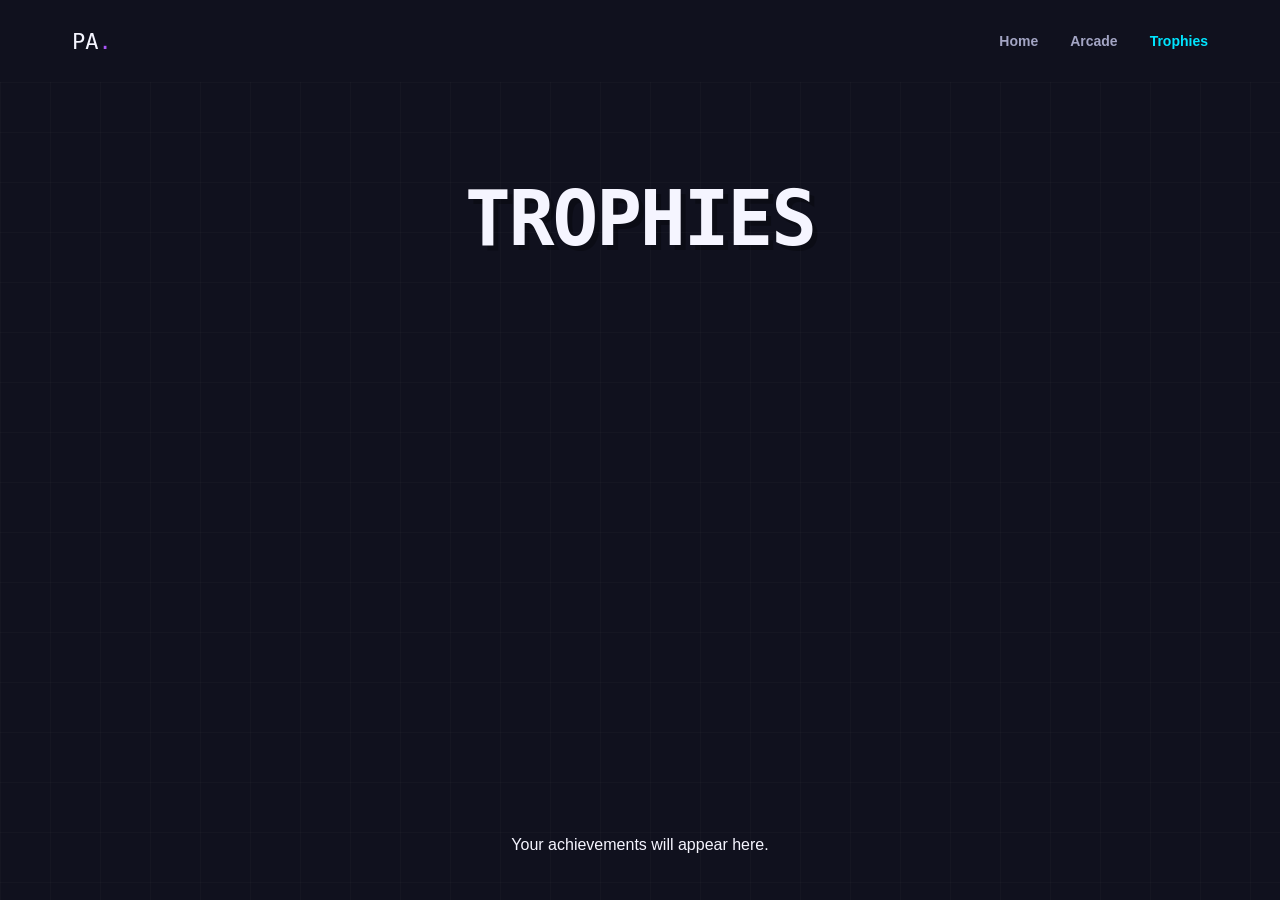
==== trophies.html @ 5b088472 "Made arcade and trophies page." ====
<!DOCTYPE html>
<html lang="en">
    <head>
        <meta charset="UTF-8">
        <meta name="viewport" content="width=device-width, initial-scale=1.0">
        <title>Pocket Arcade - Trophies</title>
        <link rel="stylesheet" href="css/style.css">
    </head>
    <body>
        <header class="site-header">
            <a href="index.html" class="brand">PA<span>.</span></a>
            <nav aria-label="Main navigation">
                <a href="index.html">Home</a>
                <a href="arcade.html">Arcade</a>
                <a href="trophies.html" class="active">Trophies</a>
            </nav>
        </header>

        <main class="welcome">
            <h1>TROPHIES</h1>
            <p>Your achievements will appear here.</p>
        </main>
    </body>
</html>
---- css/style.css ----
:root {
    --background: #10111e;
    --surface: #1B1D31;
    --purple: #A855F7;
    --cyan: #00E5FF;
    --yellow: #FFCF58;
    --text: #F5F5FF;
    --muted: #A3A5C4;
}

* {
    box-sizing: border-box;
}

html {
    scroll-behavior: smooth;
}

body {
    margin: 0;
    min-height: 100vh;
    background: var(--background);
    color: var(--text);
    font-family: "Space Grotesk", sans-serif;
}

a {
    color: inherit;
    text-decoration: none;
}

.site-header {
    height: 82px;
    max-width: 1200px;
    margin: auto;
    padding: 0 32px;
    display: flex;
    align-items: center;
    justify-content: space-between;
}

.brand {
    font-family: "Press Start 2P", monospace;
    font-size: 22px;
    color: var(--text);
}

.brand span {
    color: var(--purple);
}

nav {
    display: flex;
    align-items: center;
    gap: 32px;
}

nav a {
    color: var(--muted);
    font-size: 14px;
    font-weight: 600;
    transition: color 0.2s;
}

nav a:hover,
nav a.active {
    color: var(--cyan);
}

.welcome {
    min-height: calc(100vh - 82px);
    display: flex;
    flex-direction: column;
    justify-content: space-between;
    align-items: center;
    padding: 80px 24px 30px;
    text-align: center;
    position: relative;
    overflow: hidden;
}

.welcome::before {
    content: "";
    position: absolute;
    inset: 0;
    background-image:
      linear-gradient(#FFFFFF05 1px, transparent 1px),
      linear-gradient(90deg, #FFFFFF05 1px, transparent 1px);
    background-size: 50px 50px;
    pointer-events: none;
}

.welcome-content {
    position: relative;
    z-index: 1;
    display: flex;
    flex-direction: column;
    align-items: center;
}

.status {
    display: flex;
    align-items: center;
    gap: 10px;
    font-size: 11px;
    letter-spacing: 3px;
    color: var(--muted);
}

.status-dot {
    width: 8px;
    height: 8px;
    background: #4ADE80;
    border-radius: 50%;
    box-shadow: 0 0 12px #4ADE8080;
}

.arcade-icon {
    font-size: 76px;
    margin: 45px 0 25px;
    animation: float 3s ease-in-out infinite;
}

h1 {
    font-family: "Press Start 2P", monospace;
    font-size: clamp(32px, 6vw, 76px);
    line-height: 1.5;
    margin: 0;
    letter-spacing: -2px;
    text-shadow: 5px 5px 0 #00000045;
}

h1 span {
    color: var(--purple);
}

.tagline {
    color: var(--muted);
    font-size: 17px;
    line-height: 1.8;
    margin: 30px 0 38px;
}

.start-button {
    display: inline-flex;
    align-items: center;
    justify-content: center;
    gap: 15px;
    padding: 20px 32px;
    background: var(--purple);
    color: white;
    font-family: "Press Start 2P", monospace;
    font-size: 12px;
    border: 2px solid #C084FC;
    box-shadow: 6px 6px 0 #60299A;
    transition: transform 0.15s, box-shadow 0.15s;
}

.start-button:hover {
    transform: translate(3px, 3px);
    box-shadow: 3px 3px 0 #60299A;
}

.insert-coin {
    margin-top: 30px;
    color: var(--yellow);
    font-family: "Press Start 2P", monospace;
    font-size: 9px;
    animation: blink 1.5s infinite;
}

.welcome-footer {
    position: relative;
    z-index: 1;
    display: flex;
    justify-content: space-between;
    width: 100%;
    max-width: 1100px;
    margin-top: 60px;
    color: #73758E;
    font-size: 11px;
    letter-spacing: 2px;
}

@keyframes float {
    0%, 100% { transform: translateY(0); }
    50% { transform: translateY(-12px); }
}

@keyframes blink {
    0%, 49% { opacity: 1; }
    50%, 100% { opacity: 0.35; }
}

@media (max-width: 600px) {
    .site-header {
        padding: 0 18px;
    }

    .brand {
        font-size: 16px;
    }

    nav {
        gap: 15px;
    }

    nav a {
        font-size: 12px;
    }

    .welcome {
        padding-top: 65px;
    }

    .tagline {
        font-size: 14px;
    }

    .start-button {
        font-size: 10px;
        padding: 18px 20px;
    }

    .welcome-footer {
        font-size: 8px;
        gap: 15px;
        flex-wrap: wrap;
        justify-content: center;
    }
}

@media (prefers-reduced-motion: reduce) {
    *,
    *::before,
    *::after {
        animation: none !important;
        transition: none !important;
    }
}
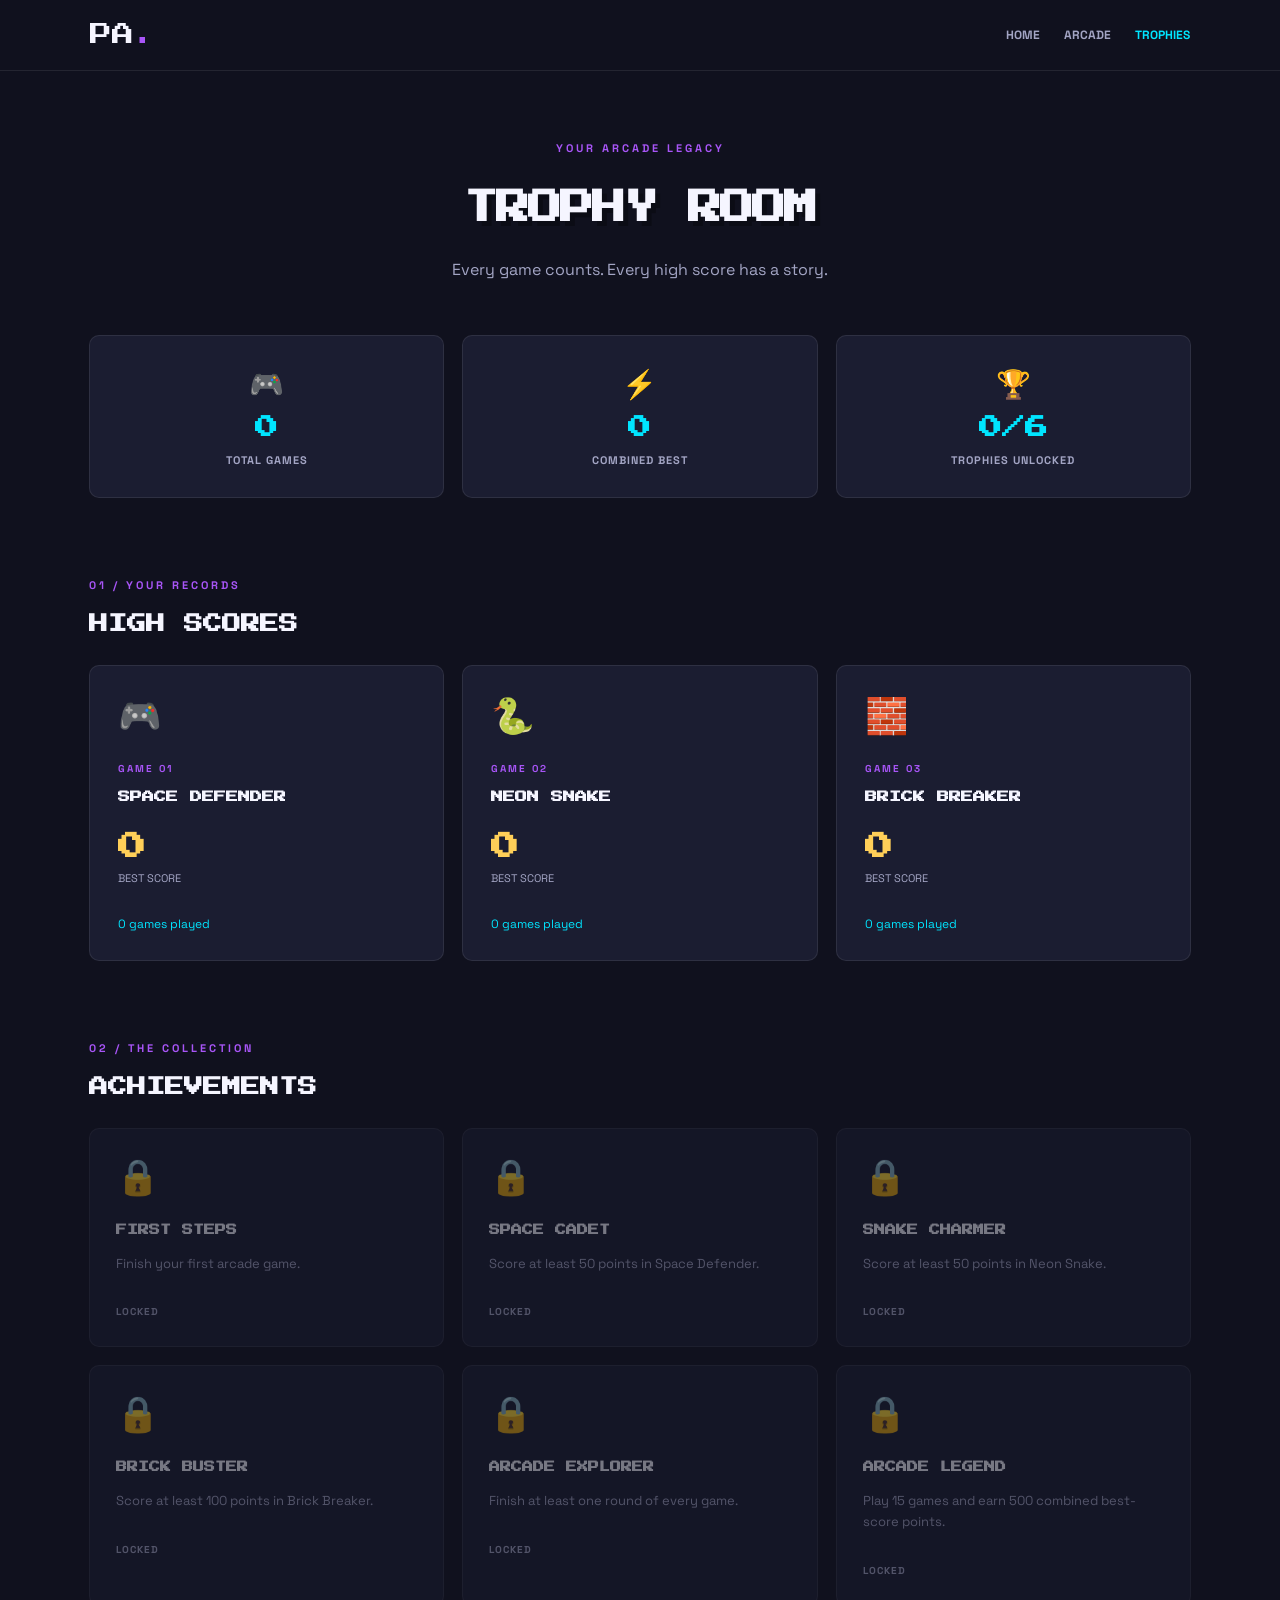
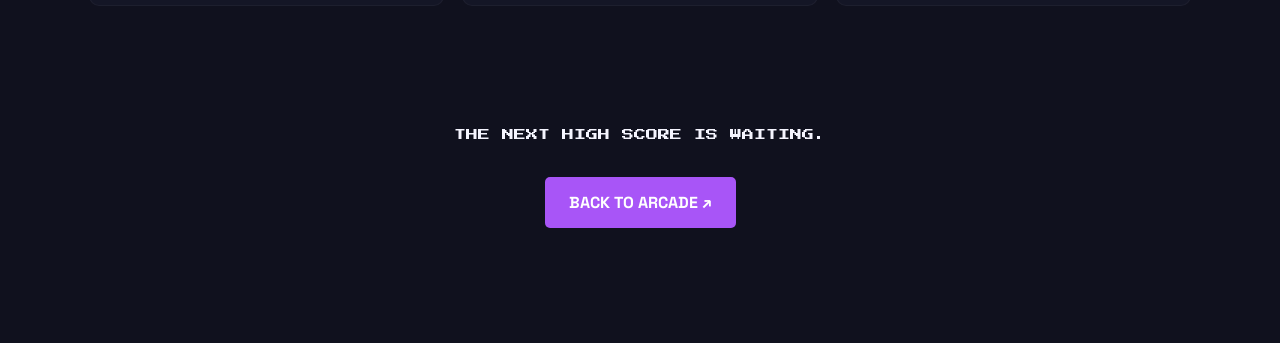
==== commit ca7f0c18: "Finished building!" ====
--- a/trophies.html
+++ b/trophies.html
@@ -1,24 +1,106 @@
 <!DOCTYPE html>
 <html lang="en">
-    <head>
-        <meta charset="UTF-8">
-        <meta name="viewport" content="width=device-width, initial-scale=1.0">
-        <title>Pocket Arcade - Trophies</title>
-        <link rel="stylesheet" href="css/style.css">
-    </head>
-    <body>
-        <header class="site-header">
-            <a href="index.html" class="brand">PA<span>.</span></a>
-            <nav aria-label="Main navigation">
-                <a href="index.html">Home</a>
-                <a href="arcade.html">Arcade</a>
-                <a href="trophies.html" class="active">Trophies</a>
-            </nav>
-        </header>
+<head>
+  <meta charset="UTF-8">
+  <meta name="viewport" content="width=device-width, initial-scale=1.0">
+  <title>Trophy Room | Pocket Arcade</title>
 
-        <main class="welcome">
-            <h1>TROPHIES</h1>
-            <p>Your achievements will appear here.</p>
-        </main>
-    </body>
+  <link rel="preconnect" href="https://fonts.googleapis.com">
+  <link rel="preconnect" href="https://fonts.gstatic.com" crossorigin>
+  <link href="https://fonts.googleapis.com/css2?family=Press+Start+2P&family=Space+Grotesk:wght@400;500;600;700&display=swap" rel="stylesheet">
+
+  <link rel="stylesheet" href="css/style.css">
+</head>
+
+<body>
+  <header class="trophy-header">
+    <a href="index.html" class="brand">PA<span>.</span></a>
+
+    <nav class="trophy-nav">
+      <a href="index.html">HOME</a>
+      <a href="arcade.html">ARCADE</a>
+      <a href="trophies.html" class="active">TROPHIES</a>
+    </nav>
+  </header>
+
+  <main class="trophy-main">
+    <section class="trophy-hero">
+      <span class="trophy-eyebrow">YOUR ARCADE LEGACY</span>
+      <h1>TROPHY ROOM</h1>
+      <p>Every game counts. Every high score has a story.</p>
+    </section>
+
+    <section class="trophy-stats">
+      <div class="trophy-stat">
+        <span class="stat-icon">🎮</span>
+        <strong id="total-plays">0</strong>
+        <span>TOTAL GAMES</span>
+      </div>
+
+      <div class="trophy-stat">
+        <span class="stat-icon">⚡</span>
+        <strong id="total-score">0</strong>
+        <span>COMBINED BEST</span>
+      </div>
+
+      <div class="trophy-stat">
+        <span class="stat-icon">🏆</span>
+        <strong id="total-trophies">0/6</strong>
+        <span>TROPHIES UNLOCKED</span>
+      </div>
+    </section>
+
+    <section class="trophy-section">
+      <div class="trophy-section-heading">
+        <span>01 / YOUR RECORDS</span>
+        <h2>HIGH SCORES</h2>
+      </div>
+
+      <div class="records-grid">
+        <article class="record-card">
+          <span class="record-emoji">🎮</span>
+          <span class="record-label">GAME 01</span>
+          <h3>SPACE DEFENDER</h3>
+          <strong id="record-space">0</strong>
+          <p>BEST SCORE</p>
+          <span id="plays-space" class="record-plays">0 games played</span>
+        </article>
+
+        <article class="record-card">
+          <span class="record-emoji">🐍</span>
+          <span class="record-label">GAME 02</span>
+          <h3>NEON SNAKE</h3>
+          <strong id="record-snake">0</strong>
+          <p>BEST SCORE</p>
+          <span id="plays-snake" class="record-plays">0 games played</span>
+        </article>
+
+        <article class="record-card">
+          <span class="record-emoji">🧱</span>
+          <span class="record-label">GAME 03</span>
+          <h3>BRICK BREAKER</h3>
+          <strong id="record-brick">0</strong>
+          <p>BEST SCORE</p>
+          <span id="plays-brick" class="record-plays">0 games played</span>
+        </article>
+      </div>
+    </section>
+
+    <section class="trophy-section">
+      <div class="trophy-section-heading">
+        <span>02 / THE COLLECTION</span>
+        <h2>ACHIEVEMENTS</h2>
+      </div>
+
+      <div class="achievements-grid" id="achievements-grid"></div>
+    </section>
+
+    <div class="trophy-footer">
+      <p>THE NEXT HIGH SCORE IS WAITING.</p>
+      <a href="arcade.html" class="trophy-play">BACK TO ARCADE ↗</a>
+    </div>
+  </main>
+
+  <script src="js/trophies.js"></script>
+</body>
 </html>
--- a/css/style.css
+++ b/css/style.css
@@ -182,6 +182,665 @@
     letter-spacing: 2px;
 }
 
+.arcade-page {
+    max-width: 1200px;
+    min-height: calc(100vh - 82px);
+    margin: 0 auto;
+    padding: 65px 32px 30px;
+}
+
+.arcade-intro {
+    text-align: center;
+    display: flex;
+    flex-direction: column;
+    align-items: center;
+}
+
+.arcade-intro h1 {
+    margin-top: 35px;
+    font-size: clamp(28px, 5vw, 52px);
+    line-height: 1.7;
+}
+
+.arcade-intro h1 span {
+    color: var(--cyan);
+    text-shadow: 0 0 30px #00E5FF35;
+}
+
+.arcade-subtitle {
+    max-width: 430px;
+    color: var(--muted);
+    font-size: 16px;
+    line-height: 1.8;
+    margin: 20px 0 35px;
+}
+
+.arcade-stats {
+    display: flex;
+    align-items: center;
+    justify-content: center;
+    gap: 35px;
+    margin-bottom: 75px;
+}
+
+.arcade-stats div:not(.stat-divider) {
+    display: flex;
+    flex-direction: column;
+    gap: 10px;
+}
+
+.stat-number {
+    color: var(--yellow);
+    font-family: "Press Start 2P", monospace;
+    font-size: 19px;
+}
+
+.stat-label {
+    color: var(--muted);
+    font-size: 9px;
+    letter-spacing: 1px;
+}
+
+.stat-divider {
+    width: 1px;
+    height: 38px;
+    background: #FFFFFF20;
+}
+
+.games-section {
+    margin-bottom: 65px;
+}
+
+.section-heading {
+    display: flex;
+    justify-content: space-between;
+    align-items: center;
+    gap: 16px;
+    margin-bottom: 25px;
+}
+
+.section-heading h2 {
+    font-family: "Press Start 2P", monospace;
+    font-size: 14px;
+}
+
+.section-heading > span {
+    color: var(--muted);
+    font-size: 10px;
+    letter-spacing: 1px;
+}
+
+.game-grid {
+    display: grid;
+    grid-template-columns: repeat(3, minmax(0, 1fr));
+    gap: 22px;
+}
+
+.game-card {
+    min-width: 0;
+    overflow: hidden;
+    background: var(--surface);
+    border: 1px solid #FFFFFF12;
+    border-radius: 10px;
+    transition: transform 0.25s, border-color 0.25s;
+}
+
+.game-card:hover {
+    transform: translateY(-7px);
+    border-color: #A855F780;
+}
+
+.game-art {
+    height: 220px;
+    position: relative;
+    display: flex;
+    justify-content: center;
+    align-items: center;
+    overflow: hidden;
+}
+
+.game-art::before {
+    content: "";
+    position: absolute;
+    inset: 0;
+    background-image:
+        linear-gradient(#FFFFFF0B 1px, transparent 1px),
+        linear-gradient(90deg, #FFFFFF0B 1px, transparent 1px);
+    background-size: 22px 22px;
+}
+
+.space-art {
+    background: radial-gradient(ellipse at center, #343064, #17172C 75%);
+}
+
+.snake-art {
+    background: radial-gradient(ellipse at center, #164B40, #10251F 75%);
+}
+
+.brick-art {
+    background: radial-gradient(ellipse at center, #603064, #25152E 75%);
+}
+
+.game-number {
+    position: absolute;
+    top: 16px;
+    left: 16px;
+    z-index: 1;
+    color: #FFFFFFA0;
+    font-size: 10px;
+    letter-spacing: 1px;
+}
+
+.game-emoji {
+    position: relative;
+    z-index: 1;
+    font-size: 76px;
+    filter: drop-shadow(0 0 18px #FFFFFF30);
+    transition: transform 0.3s;
+}
+
+.game-card:hover .game-emoji {
+    transform: scale(1.12) rotate(-4deg);
+}
+
+.art-caption {
+    position: absolute;
+    bottom: 17px;
+    z-index: 1;
+    font-family: "Press Start 2P", monospace;
+    font-size: 8px;
+    color: #FFFFFFC0;
+    letter-spacing: 1px;
+}
+
+.game-info {
+    padding: 22px;
+}
+
+.game-meta {
+    display: flex;
+    align-items: center;
+    justify-content: space-between;
+    gap: 8px;
+}
+
+.game-category {
+    color: var(--cyan);
+    font-size: 9px;
+    letter-spacing: 1px;
+    font-weight: 700;
+}
+
+.game-difficulty {
+    color: var(--yellow);
+    font-size: 11px;
+    letter-spacing: 2px;
+}
+
+.game-info h3 {
+    font-family: "Press Start 2P", monospace;
+    font-size: 12px;
+    line-height: 1.8;
+    margin: 20px 0 12px;
+}
+
+.game-info p {
+    color: var(--muted);
+    font-size: 13px;
+    line-height: 1.8;
+    min-height: 70px;
+    margin: 0 0 22px;
+}
+
+.game-bottom {
+    display: flex;
+    justify-content: space-between;
+    align-items: center;
+    border-top: 1px solid #FFFFFF12;
+    padding-top: 17px;
+}
+
+.game-status {
+    color: #FFCF58;
+    font-size: 9px;
+    letter-spacing: 1px;
+}
+
+.game-arrow {
+    color: var(--muted);
+    font-size: 20px;
+    transition: color 0.2s, transform 0.2s;
+}
+
+.game-card:hover .game-arrow {
+    color: var(--cyan);
+    transform: translate(3px, -3px);
+}
+
+.arcade-footer {
+    display: flex;
+    justify-content: space-between;
+    gap: 20px;
+    padding-top: 25px;
+    border-top: 1px solid #FFFFFF12;
+    color: #73758E;
+    font-size: 10px;
+    letter-spacing: 1px;
+}
+
+.play-button,
+.secondary-button,
+.close-button {
+    font-family: "Space Grotesk", sans-serif;
+    font-weight: 700;
+    cursor: pointer;
+    border: 1px solid #FFFFFF25;
+    border-radius: 5px;
+    padding: 11px 16px;
+}
+
+.play-button {
+    background: var(--purple);
+    color: white;
+}
+
+.secondary-button,
+.close-button {
+    background: #292B43;
+    color: var(--text);
+}
+
+.game-overlay[hidden] {
+    display: none !important;
+}
+
+.game-overlay {
+    position: fixed;
+    inset: 0;
+    z-index: 100;
+    overflow-y: auto;
+    display: flex;
+    align-items: center;
+    justify-content: center;
+    padding: 20px;
+    background: #080912ED;
+}
+
+.game-window {
+    width: min(100%, 520px);
+    padding: 24px;
+    background: var(--surface);
+    border: 1px solid #A855F760;
+    border-radius: 12px;
+    box-shadow: 0 0 60px #A855F725;
+}
+
+.game-window-header,
+.game-score {
+    display: flex;
+    justify-content: space-between;
+    align-items: center;
+    gap: 12px;
+}
+
+.game-window-header h2 {
+    font-family: "Press Start 2P", monospace;
+    font-size: 14px;
+    line-height: 1.8;
+}
+
+.game-score {
+    margin: 16px 0;
+    color: var(--cyan);
+    font-size: 13px;
+}
+
+#snake-canvas {
+    display: block;
+    width: 100%;
+    height: auto;
+    background: #0C1220;
+    border: 1px solid #00E5FF45;
+    border-radius: 4px;
+}
+
+.game-message {
+    min-height: 24px;
+    text-align: center;
+    color: var(--yellow);
+    font-size: 14px;
+}
+
+.game-controls {
+    display: flex;
+    justify-content: center;
+    gap: 12px;
+    flex-wrap: wrap;
+}
+
+.controls-hint {
+    text-align: center;
+    color: var(--muted);
+    font-size: 10px;
+    letter-spacing: 1px;
+    margin: 20px 0 0;
+}
+
+#space-canvas {
+  display: block;
+  width: 100%;
+  height: auto;
+  background: #080d1d;
+  border: 1px solid #a855f760;
+  border-radius: 4px;
+}
+
+#brick-canvas {
+  display: block;
+  width: 100%;
+  height: auto;
+  background: #0c1220;
+  border: 1px solid #ffcf5860;
+  border-radius: 4px;
+  touch-action: none;
+}
+
+.trophy-header {
+  display: flex;
+  justify-content: space-between;
+  align-items: center;
+  gap: 20px;
+  padding: 24px 7%;
+  border-bottom: 1px solid #ffffff15;
+}
+
+.trophy-logo {
+  font-family: "Press Start 2P", monospace;
+  font-size: 13px;
+  color: #00e5ff;
+  text-decoration: none;
+}
+
+.trophy-nav {
+  display: flex;
+  flex-wrap: wrap;
+  gap: 24px;
+}
+
+.trophy-nav a {
+  font-size: 12px;
+  font-weight: 700;
+  color: #a3a5c4;
+  text-decoration: none;
+}
+
+.trophy-nav a:hover,
+.trophy-nav a.active {
+  color: #00e5ff;
+}
+
+.trophy-main {
+  max-width: 1150px;
+  margin: auto;
+  padding: 65px 24px;
+}
+
+.trophy-hero {
+  text-align: center;
+  margin-bottom: 55px;
+}
+
+.trophy-eyebrow,
+.trophy-section-heading > span {
+  color: #a855f7;
+  font-size: 11px;
+  font-weight: 700;
+  letter-spacing: 3px;
+}
+
+.trophy-hero h1 {
+  font-family: "Press Start 2P", monospace;
+  font-size: clamp(20px, 3vw, 34px);
+  line-height: 1.6;
+  margin: 24px 0;
+  color: #f5f5ff;
+}
+
+.trophy-hero p {
+  color: #a3a5c4;
+}
+
+.trophy-stats {
+  display: grid;
+  grid-template-columns: repeat(3, 1fr);
+  gap: 18px;
+  margin-bottom: 75px;
+}
+
+.trophy-stat {
+  background: #1b1d31;
+  border: 1px solid #ffffff15;
+  border-radius: 10px;
+  padding: 30px 15px;
+  text-align: center;
+  display: flex;
+  flex-direction: column;
+  align-items: center;
+  gap: 14px;
+}
+
+.stat-icon {
+  font-size: 28px;
+}
+
+.trophy-stat strong {
+  font-family: "Press Start 2P", monospace;
+  font-size: 23px;
+  color: #00e5ff;
+}
+
+.trophy-stat > span:last-child {
+  font-size: 11px;
+  font-weight: 700;
+  color: #a3a5c4;
+  letter-spacing: 1px;
+}
+
+.trophy-section {
+  margin-bottom: 75px;
+}
+
+.trophy-section-heading {
+  margin-bottom: 25px;
+}
+
+.trophy-section-heading h2 {
+  font-family: "Press Start 2P", monospace;
+  font-size: 19px;
+  line-height: 1.6;
+  margin-top: 15px;
+}
+
+.records-grid,
+.achievements-grid {
+  display: grid;
+  grid-template-columns: repeat(3, 1fr);
+  gap: 18px;
+}
+
+.record-card {
+  background: #1b1d31;
+  border: 1px solid #ffffff15;
+  border-radius: 10px;
+  padding: 28px;
+  display: flex;
+  flex-direction: column;
+  align-items: flex-start;
+}
+
+.record-emoji {
+  font-size: 35px;
+  margin-bottom: 24px;
+}
+
+.record-label {
+  font-size: 10px;
+  color: #a855f7;
+  letter-spacing: 2px;
+  font-weight: 700;
+}
+
+.record-card h3 {
+  font-family: "Press Start 2P", monospace;
+  font-size: 12px;
+  line-height: 1.8;
+  margin: 12px 0 25px;
+}
+
+.record-card strong {
+  font-family: "Press Start 2P", monospace;
+  font-size: 28px;
+  color: #ffcf58;
+}
+
+.record-card p {
+  font-size: 11px;
+  color: #a3a5c4;
+  margin-top: 10px;
+}
+
+.record-plays {
+  margin-top: 20px;
+  font-size: 12px;
+  color: #00e5ff;
+}
+
+.achievement-card {
+  background: #1b1d31;
+  border: 1px solid #a855f750;
+  border-radius: 10px;
+  padding: 26px;
+  min-height: 190px;
+}
+
+.achievement-card.locked {
+  opacity: 0.45;
+  border-color: #ffffff15;
+}
+
+.achievement-icon {
+  font-size: 35px;
+  display: block;
+  margin-bottom: 22px;
+}
+
+.achievement-card h3 {
+  font-family: "Press Start 2P", monospace;
+  font-size: 11px;
+  line-height: 1.8;
+  margin-bottom: 12px;
+}
+
+.achievement-card p {
+  font-size: 13px;
+  color: #a3a5c4;
+  line-height: 1.6;
+}
+
+.achievement-status {
+  display: inline-block;
+  margin-top: 18px;
+  font-size: 10px;
+  font-weight: 700;
+  color: #35cba2;
+  letter-spacing: 1px;
+}
+
+.locked .achievement-status {
+  color: #a3a5c4;
+}
+
+.trophy-footer {
+  text-align: center;
+  padding: 30px 0 50px;
+}
+
+.trophy-footer p {
+  font-family: "Press Start 2P", monospace;
+  font-size: 12px;
+  line-height: 2;
+  margin-bottom: 30px;
+}
+
+.trophy-play {
+  display: inline-block;
+  background: #a855f7;
+  color: white;
+  padding: 15px 24px;
+  border-radius: 5px;
+  text-decoration: none;
+  font-weight: 700;
+}
+
+.trophy-play:hover {
+  background: #9333ea;
+}
+
+@media (max-width: 800px) {
+  .records-grid,
+  .achievements-grid {
+    grid-template-columns: repeat(2, 1fr);
+  }
+}
+
+@media (max-width: 550px) {
+  .trophy-header {
+    flex-direction: column;
+  }
+
+  .trophy-stats,
+  .records-grid,
+  .achievements-grid {
+    grid-template-columns: 1fr;
+  }
+
+  .trophy-main {
+    padding: 40px 18px;
+  }
+
+  .trophy-section-heading h2 {
+    font-size: 15px;
+  }
+}
+
+@media (max-width: 480px) {
+    .game-window {
+        padding: 15px;
+    }
+
+    .game-window-header h2 {
+        font-size: 11px;
+    }
+}
+
+@media (max-width: 900px) {
+    .game-grid {
+        grid-template-columns: repeat(2, minmax(0, 1fr));
+    }
+
+    .game-card:last-child {
+        grid-column: 1 / -1;
+    }
+
+    .game-card:last-child {
+        grid-column: 1 / -1;
+    }
+
+    .game-card:last-child .game-art {
+        height: 190px;
+    }
+}
+
 @keyframes float {
     0%, 100% { transform: translateY(0); }
     50% { transform: translateY(-12px); }
@@ -228,8 +887,59 @@
         flex-wrap: wrap;
         justify-content: center;
     }
-}
-
+
+    .arcade-page {
+        padding: 45px 18px 25px;
+    }
+
+    .arcade-intro h1 {
+        font-size: clamp(24px, 7vw, 36px);
+    }
+
+    .arcade-stats {
+        gap: 18px;
+        margin-bottom: 50px;
+    }
+
+    .stat-number {
+        font-size: 7px;
+    }
+
+    .stat-label {
+        font-size: 7px;
+    }
+
+    .section-heading h2 {
+        font-size: 10px;
+    }
+
+    .section-heading > span {
+        font-size: 8px;
+    }
+
+    .game-grid {
+        grid-template-columns: 1fr;
+    }
+
+    .game-card:last-child {
+        grid-column: auto;
+    }
+
+    .game-art,
+    .game-card:last-child .game-art {
+        height: 210px;
+    }
+
+    .game-info p {
+        min-height: auto;
+    }
+
+    .arcade-footer {
+        font-size: 8px;
+        flex-wrap: wrap;
+    }
+}
+/*
 @media (prefers-reduced-motion: reduce) {
     *,
     *::before,
@@ -237,4 +947,5 @@
         animation: none !important;
         transition: none !important;
     }
-}+}
+*\
